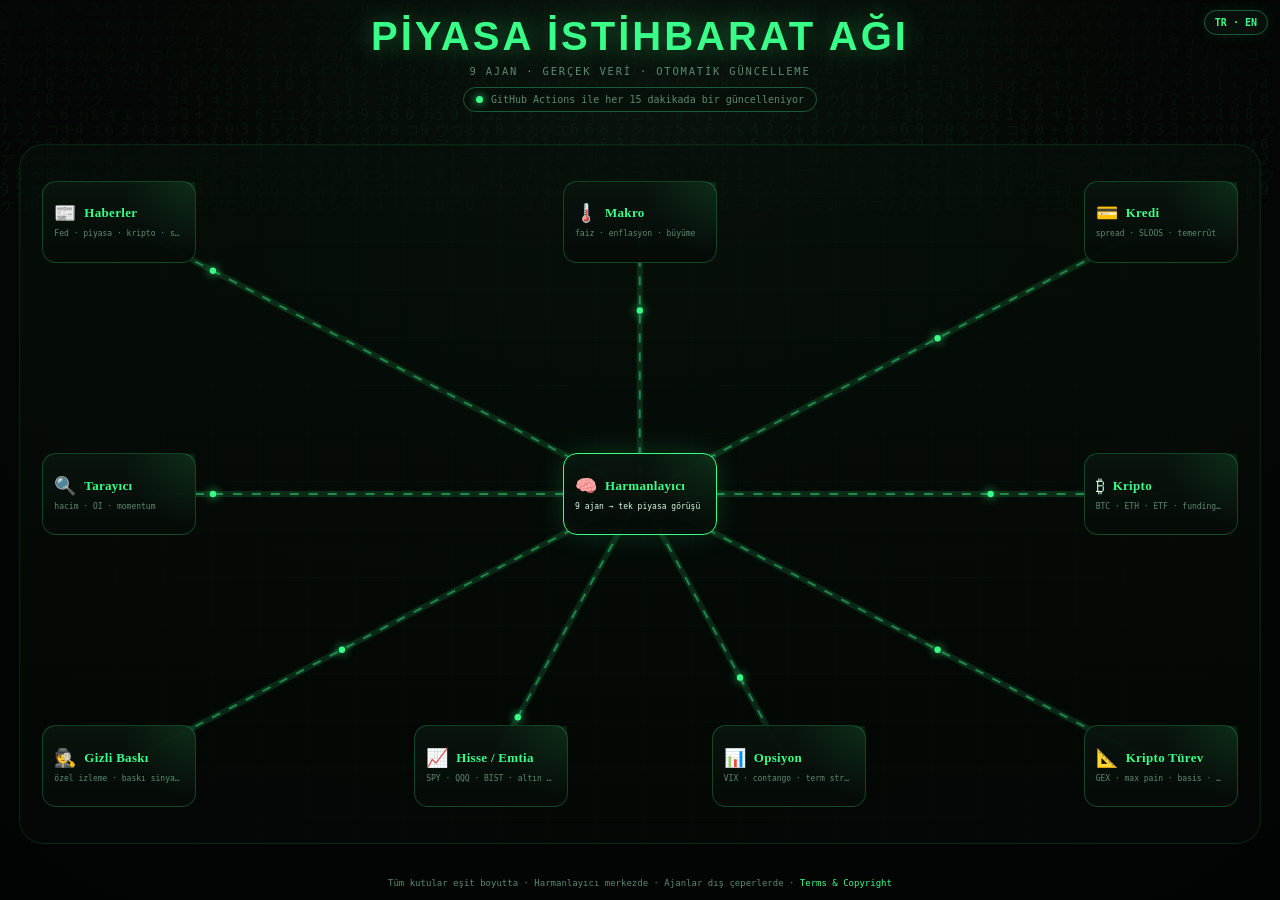
==== index.html @ 5023535c "chore: import public site layer" ====
<!DOCTYPE html>
<html lang="tr">
<head>
<meta charset="UTF-8">
<meta name="viewport" content="width=device-width,initial-scale=1"><meta name="referrer" content="strict-origin-when-cross-origin"><meta http-equiv="Content-Security-Policy" content="default-src 'self'; script-src 'self' 'unsafe-inline'; style-src 'self' 'unsafe-inline' https://fonts.googleapis.com; font-src 'self' https://fonts.gstatic.com; img-src 'self' data: https:; connect-src 'self'; object-src 'none'; base-uri 'self'; form-action 'self'; frame-src 'none'; upgrade-insecure-requests">
<title>Piyasa İstihbarat Ağı</title>
<style>
@import url('https://fonts.googleapis.com/css2?family=IBM+Plex+Mono:wght@400;500;600&family=Space+Grotesk:wght@500;700&display=swap');
:root{--bg:#050806;--g:#39ff88;--gd:#175c3a;--t:#d7ffe6;--m:#5c8a72;--line:rgba(57,255,136,.44);--halo:rgba(57,255,136,.12)}
*{box-sizing:border-box;margin:0;padding:0}html,body{height:100%}body{background:radial-gradient(circle at top,#0b160e 0,#050806 45%,#030504 100%);color:var(--t);font-family:'IBM Plex Mono',monospace;overflow:hidden}#rain{position:fixed;inset:0;opacity:.065;pointer-events:none}.shell{min-height:100svh;display:grid;grid-template-rows:auto 1fr auto;padding:14px 16px 10px;position:relative;z-index:2}header{text-align:center}h1{font-family:'Space Grotesk',sans-serif;color:var(--g);font-size:clamp(24px,3.5vw,40px);letter-spacing:3px;text-shadow:0 0 24px rgba(57,255,136,.38)}header p{margin-top:6px;color:var(--m);font-size:10.5px;letter-spacing:1.8px}.status{display:inline-flex;align-items:center;gap:8px;margin-top:10px;padding:6px 12px;border:1px solid var(--gd);border-radius:999px;color:var(--m);font-size:10px;background:rgba(7,16,8,.65)}.status i{width:7px;height:7px;border-radius:50%;background:var(--g);box-shadow:0 0 9px var(--g);animation:blink 2s ease-in-out infinite}@keyframes blink{50%{opacity:.3}}
.stage{display:grid;place-items:center;min-height:0;padding:8px 0 5px}.board{position:relative;width:min(97vw,1380px);height:min(calc(100svh - 150px),700px);min-height:500px;border:1px solid rgba(57,255,136,.10);border-radius:24px;background:linear-gradient(180deg,rgba(7,16,8,.70),rgba(5,10,7,.48));overflow:hidden;box-shadow:inset 0 0 0 1px rgba(57,255,136,.025)}.board:before{content:"";position:absolute;inset:0;background:linear-gradient(rgba(57,255,136,.02) 1px,transparent 1px),linear-gradient(90deg,rgba(57,255,136,.02) 1px,transparent 1px);background-size:48px 48px;mask-image:radial-gradient(circle at center,#000 55%,transparent 96%);pointer-events:none}
.flow{position:absolute;inset:0;width:100%;height:100%;z-index:1;pointer-events:none}.flow-halo{stroke:var(--halo);stroke-width:6}.flow-line{stroke:var(--line);stroke-width:1.9;stroke-dasharray:9 10;animation:dash 9s linear infinite;filter:drop-shadow(0 0 3px rgba(57,255,136,.55))}.pulse{fill:var(--g);filter:drop-shadow(0 0 5px var(--g))}@keyframes dash{to{stroke-dashoffset:-76}}
.node{position:absolute;width:154px;height:82px;transform:translate(-50%,-50%);z-index:2;border:1px solid rgba(57,255,136,.23);border-radius:14px;background:linear-gradient(180deg,rgba(9,21,13,.97),rgba(5,11,7,.97));color:var(--t);text-decoration:none;padding:10px 11px;display:flex;flex-direction:column;justify-content:center;transition:.18s}.node:hover{border-color:var(--g);box-shadow:0 0 20px rgba(57,255,136,.18);transform:translate(-50%,-50%) translateY(-2px)}.node:before{content:"";position:absolute;inset:0;background:radial-gradient(circle at top right,rgba(57,255,136,.10),transparent 42%);pointer-events:none}.row{display:flex;align-items:center;gap:8px}.ico{font-size:18px;line-height:1}.node h3{font:600 13px 'Space Grotesk';color:var(--g);letter-spacing:.3px;white-space:nowrap}.node .sub{margin-top:7px;color:var(--m);font-size:8px;line-height:1.2;white-space:nowrap;overflow:hidden;text-overflow:ellipsis}.hub{border-color:var(--g);box-shadow:0 0 28px rgba(57,255,136,.16),inset 0 0 20px rgba(57,255,136,.04)}.hub .sub{color:var(--t)}
.news{left:8%;top:11%}.macro{left:50%;top:11%}.credit{left:92%;top:11%}.scan{left:8%;top:50%}.hub{left:50%;top:50%}.crypto{left:92%;top:50%}.hidden{left:8%;top:89%}.equity{left:38%;top:89%}.option{left:62%;top:89%}.deriv{left:92%;top:89%}
.bottom{text-align:center;color:var(--m);font-size:9px;line-height:1.45;padding-top:4px}.bottom a{color:var(--g);text-decoration:none}
@media(max-width:1100px){body{overflow:hidden}.shell{min-height:100svh;padding:12px 10px 8px}.stage{display:grid;place-items:center;padding:6px 0 4px}.board{width:calc(100vw - 16px);height:min(calc(100svh - 138px),720px);min-height:500px;padding:0;text-align:left;border-radius:20px}.flow{display:block}.node{position:absolute;width:116px;height:62px;margin:0;padding:7px 8px;border-radius:12px;transform:translate(-50%,-50%)}.node:hover{transform:translate(-50%,-50%)}.node h3{font-size:10.5px}.node .sub{font-size:6.8px;margin-top:5px}.ico{font-size:15px}.row{gap:6px}.news{left:17%;top:12%}.macro{left:50%;top:9%}.credit{left:83%;top:12%}.scan{left:15%;top:43%}.hub{left:50%;top:50%}.crypto{left:85%;top:43%}.hidden{left:17%;top:79%}.equity{left:38%;top:91%}.option{left:62%;top:91%}.deriv{left:83%;top:79%}.flow-halo{stroke-width:4}.flow-line{stroke-width:1.55}.bottom{font-size:8px;line-height:1.3;padding-top:2px}}
@media(max-width:640px){h1{font-size:clamp(22px,8vw,32px);letter-spacing:2px}header p{font-size:8.5px;letter-spacing:1.3px}.status{font-size:8.5px;padding:5px 10px;margin-top:8px}.board{height:min(calc(100svh - 126px),680px);min-height:480px}.node{width:102px;height:56px;padding:6px 7px}.node h3{font-size:9.5px}.node .sub{font-size:6px}.ico{font-size:14px}.news{left:16%;top:13%}.macro{left:50%;top:8%}.credit{left:84%;top:13%}.scan{left:14%;top:43%}.hub{left:50%;top:50%}.crypto{left:86%;top:43%}.hidden{left:16%;top:78%}.equity{left:38%;top:91%}.option{left:62%;top:91%}.deriv{left:84%;top:78%}.flow-halo{stroke-width:3.5}.flow-line{stroke-width:1.4;stroke-dasharray:7 9}.pulse{r:2.5}}
@media(prefers-reduced-motion:reduce){.status i,.flow-line{animation:none}.pulse{display:none}.node{transition:none}}
</style>
<script data-security-frameguard>try{if(window.top!==window.self){window.top.location=window.self.location.href}}catch(e){document.documentElement.style.display="none"}</script></head>
<body>
<canvas id="rain"></canvas>
<div class="shell">
<header><h1>PİYASA İSTİHBARAT AĞI</h1><p>9 AJAN · GERÇEK VERİ · OTOMATİK GÜNCELLEME</p><div class="status"><i></i> GitHub Actions ile her 15 dakikada bir güncelleniyor</div></header>
<main class="stage"><section class="board" id="board"><svg class="flow" id="flow"></svg>
<a class="node news" href="./agents/news.html"><div class="row"><span class="ico">📰</span><h3>Haberler</h3></div><div class="sub">Fed · piyasa · kripto · son 72 saat</div></a>
<a class="node macro" href="./agents/macro.html"><div class="row"><span class="ico">🌡️</span><h3>Makro</h3></div><div class="sub">faiz · enflasyon · büyüme</div></a>
<a class="node credit" href="./agents/credit.html"><div class="row"><span class="ico">💳</span><h3>Kredi</h3></div><div class="sub">spread · SLOOS · temerrüt</div></a>
<a class="node scan" href="./agents/screener.html"><div class="row"><span class="ico">🔍</span><h3>Tarayıcı</h3></div><div class="sub">hacim · OI · momentum</div></a>
<a class="node hub" id="hub" href="./agents/harmonizer.html"><div class="row"><span class="ico">🧠</span><h3>Harmanlayıcı</h3></div><div class="sub">9 ajan → tek piyasa görüşü</div></a>
<a class="node crypto" href="./agents/crypto.html"><div class="row"><span class="ico">₿</span><h3>Kripto</h3></div><div class="sub">BTC · ETH · funding · OI</div></a>
<a class="node hidden" href="./agents/hidden_pressure.html"><div class="row"><span class="ico">🕵️</span><h3>Gizli Baskı</h3></div><div class="sub">özel izleme · baskı sinyalleri</div></a>
<a class="node equity" href="./agents/equities.html"><div class="row"><span class="ico">📈</span><h3>Hisse / Emtia</h3></div><div class="sub">SPY · QQQ · altın · petrol</div></a>
<a class="node option" href="./agents/options.html"><div class="row"><span class="ico">📊</span><h3>Opsiyon</h3></div><div class="sub">VIX · contango · term structure</div></a>
<a class="node deriv" href="./agents/crypto_derivatives.html"><div class="row"><span class="ico">📐</span><h3>Kripto Türev</h3></div><div class="sub">GEX · max pain · basis · funding</div></a>
</section></main>
<div class="bottom">Tüm kutular eşit boyutta · Harmanlayıcı merkezde · Ajanlar dış çeperlerde · <a href="./legal.html">Terms & Copyright</a></div>
</div>
<script src="./global.js"></script>
<script>
const board=document.getElementById('board'),flow=document.getElementById('flow'),hub=document.getElementById('hub'),nodes=[...document.querySelectorAll('.node:not(.hub)')];
function drawConnections(){const b=board.getBoundingClientRect(),h=hub.getBoundingClientRect(),cx=h.left-b.left+h.width/2,cy=h.top-b.top+h.height/2;flow.innerHTML='';flow.setAttribute('viewBox',`0 0 ${b.width} ${b.height}`);nodes.forEach((node,i)=>{const r=node.getBoundingClientRect(),x=r.left-b.left+r.width/2,y=r.top-b.top+r.height/2;const halo=document.createElementNS('http://www.w3.org/2000/svg','line');halo.setAttribute('x1',cx);halo.setAttribute('y1',cy);halo.setAttribute('x2',x);halo.setAttribute('y2',y);halo.setAttribute('class','flow-halo');flow.appendChild(halo);const line=document.createElementNS('http://www.w3.org/2000/svg','line');line.setAttribute('x1',cx);line.setAttribute('y1',cy);line.setAttribute('x2',x);line.setAttribute('y2',y);line.setAttribute('class','flow-line');line.style.animationDuration=(8+(i%4)*1.1)+'s';flow.appendChild(line);const dot=document.createElementNS('http://www.w3.org/2000/svg','circle');dot.setAttribute('r',innerWidth<=640?'2.5':'3.2');dot.setAttribute('class','pulse');const motion=document.createElementNS('http://www.w3.org/2000/svg','animateMotion');motion.setAttribute('dur',(3+(i%3)*.65)+'s');motion.setAttribute('repeatCount','indefinite');motion.setAttribute('path',`M${cx},${cy} L${x},${y} L${cx},${cy}`);dot.appendChild(motion);flow.appendChild(dot)})}
addEventListener('resize',drawConnections);addEventListener('load',drawConnections);setTimeout(drawConnections,120);
const cv=document.getElementById('rain'),ctx=cv.getContext('2d'),glyphs='アイウエオカキクケコ0123456789$%+-',fs=15;let drops=[];function rs(){cv.width=innerWidth;cv.height=innerHeight;drops=Array(Math.floor(cv.width/fs)).fill(1)}rs();addEventListener('resize',rs);setInterval(()=>{ctx.fillStyle='rgba(5,8,6,.08)';ctx.fillRect(0,0,cv.width,cv.height);ctx.fillStyle='#39ff88';ctx.font=fs+'px monospace';drops.forEach((y,i)=>{ctx.fillText(glyphs[Math.floor(Math.random()*glyphs.length)],i*fs,y*fs);if(y*fs>cv.height&&Math.random()>.976)drops[i]=0;drops[i]++})},85);
</script>
</body>
</html>
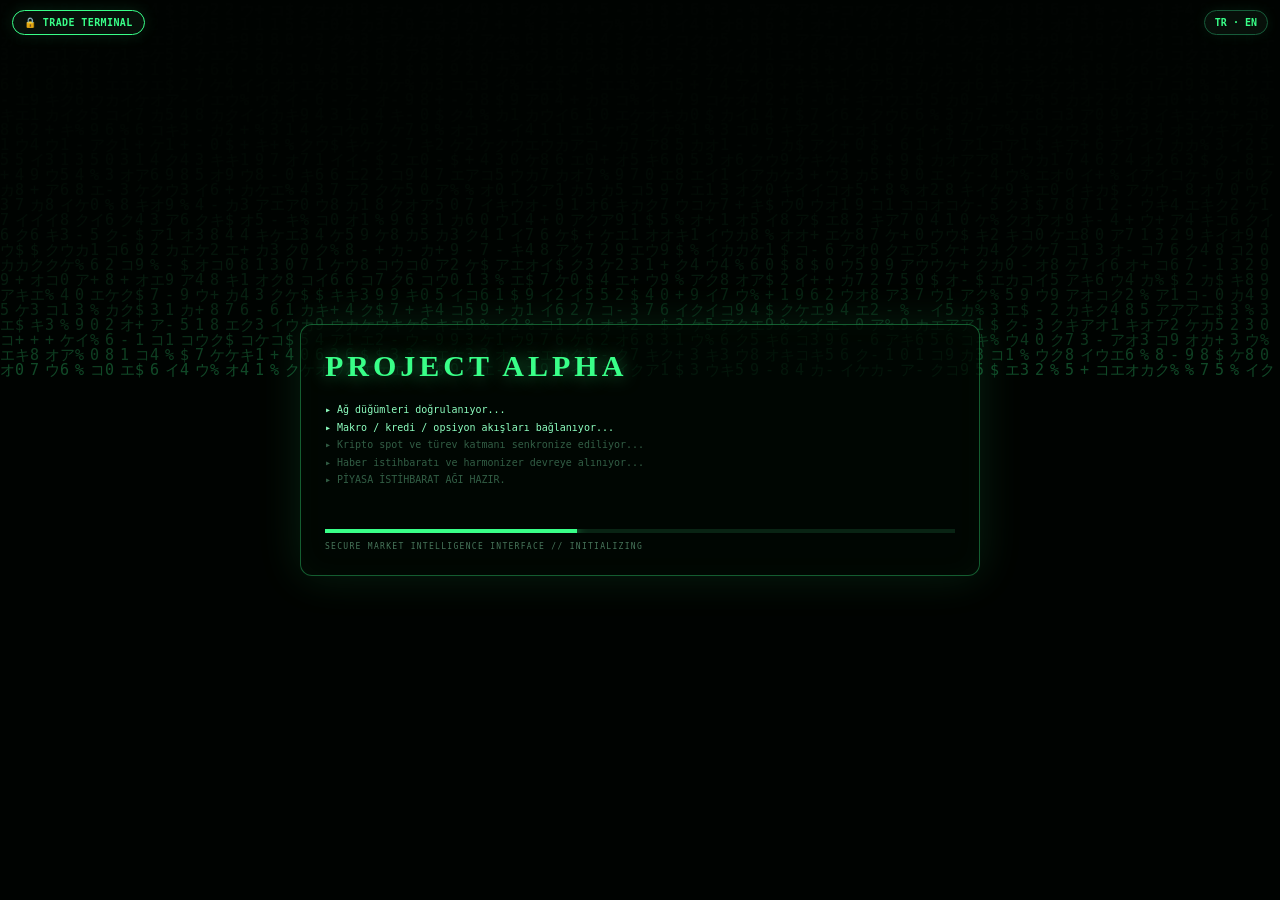
==== commit 841361f6: "feat: add Matrix boot sequence and live market ribbon" ====
--- a/index.html
+++ b/index.html
@@ -2,46 +2,31 @@
 <html lang="tr">
 <head>
 <meta charset="UTF-8">
-<meta name="viewport" content="width=device-width,initial-scale=1"><meta name="referrer" content="strict-origin-when-cross-origin"><meta http-equiv="Content-Security-Policy" content="default-src 'self'; script-src 'self' 'unsafe-inline'; style-src 'self' 'unsafe-inline' https://fonts.googleapis.com; font-src 'self' https://fonts.gstatic.com; img-src 'self' data: https:; connect-src 'self'; object-src 'none'; base-uri 'self'; form-action 'self'; frame-src 'none'; upgrade-insecure-requests">
+<meta name="viewport" content="width=device-width,initial-scale=1"><meta name="referrer" content="strict-origin-when-cross-origin"><meta http-equiv="Content-Security-Policy" content="default-src 'self'; script-src 'self' 'unsafe-inline'; style-src 'self' 'unsafe-inline' https://fonts.googleapis.com; font-src 'self' https://fonts.gstatic.com; img-src 'self' data: https:; connect-src 'self' https://data-api.binance.vision https://api-gcp.binance.com; object-src 'none'; base-uri 'self'; form-action 'self'; frame-src 'none'; upgrade-insecure-requests">
 <title>Piyasa İstihbarat Ağı</title>
 <style>
 @import url('https://fonts.googleapis.com/css2?family=IBM+Plex+Mono:wght@400;500;600&family=Space+Grotesk:wght@500;700&display=swap');
 :root{--bg:#050806;--g:#39ff88;--gd:#175c3a;--t:#d7ffe6;--m:#5c8a72;--line:rgba(57,255,136,.44);--halo:rgba(57,255,136,.12)}
-*{box-sizing:border-box;margin:0;padding:0}html,body{height:100%}body{background:radial-gradient(circle at top,#0b160e 0,#050806 45%,#030504 100%);color:var(--t);font-family:'IBM Plex Mono',monospace;overflow:hidden}#rain{position:fixed;inset:0;opacity:.065;pointer-events:none}.shell{min-height:100svh;display:grid;grid-template-rows:auto 1fr auto;padding:14px 16px 10px;position:relative;z-index:2}header{text-align:center}h1{font-family:'Space Grotesk',sans-serif;color:var(--g);font-size:clamp(24px,3.5vw,40px);letter-spacing:3px;text-shadow:0 0 24px rgba(57,255,136,.38)}header p{margin-top:6px;color:var(--m);font-size:10.5px;letter-spacing:1.8px}.status{display:inline-flex;align-items:center;gap:8px;margin-top:10px;padding:6px 12px;border:1px solid var(--gd);border-radius:999px;color:var(--m);font-size:10px;background:rgba(7,16,8,.65)}.status i{width:7px;height:7px;border-radius:50%;background:var(--g);box-shadow:0 0 9px var(--g);animation:blink 2s ease-in-out infinite}@keyframes blink{50%{opacity:.3}}
-.stage{display:grid;place-items:center;min-height:0;padding:8px 0 5px}.board{position:relative;width:min(97vw,1380px);height:min(calc(100svh - 150px),700px);min-height:500px;border:1px solid rgba(57,255,136,.10);border-radius:24px;background:linear-gradient(180deg,rgba(7,16,8,.70),rgba(5,10,7,.48));overflow:hidden;box-shadow:inset 0 0 0 1px rgba(57,255,136,.025)}.board:before{content:"";position:absolute;inset:0;background:linear-gradient(rgba(57,255,136,.02) 1px,transparent 1px),linear-gradient(90deg,rgba(57,255,136,.02) 1px,transparent 1px);background-size:48px 48px;mask-image:radial-gradient(circle at center,#000 55%,transparent 96%);pointer-events:none}
-.flow{position:absolute;inset:0;width:100%;height:100%;z-index:1;pointer-events:none}.flow-halo{stroke:var(--halo);stroke-width:6}.flow-line{stroke:var(--line);stroke-width:1.9;stroke-dasharray:9 10;animation:dash 9s linear infinite;filter:drop-shadow(0 0 3px rgba(57,255,136,.55))}.pulse{fill:var(--g);filter:drop-shadow(0 0 5px var(--g))}@keyframes dash{to{stroke-dashoffset:-76}}
-.node{position:absolute;width:154px;height:82px;transform:translate(-50%,-50%);z-index:2;border:1px solid rgba(57,255,136,.23);border-radius:14px;background:linear-gradient(180deg,rgba(9,21,13,.97),rgba(5,11,7,.97));color:var(--t);text-decoration:none;padding:10px 11px;display:flex;flex-direction:column;justify-content:center;transition:.18s}.node:hover{border-color:var(--g);box-shadow:0 0 20px rgba(57,255,136,.18);transform:translate(-50%,-50%) translateY(-2px)}.node:before{content:"";position:absolute;inset:0;background:radial-gradient(circle at top right,rgba(57,255,136,.10),transparent 42%);pointer-events:none}.row{display:flex;align-items:center;gap:8px}.ico{font-size:18px;line-height:1}.node h3{font:600 13px 'Space Grotesk';color:var(--g);letter-spacing:.3px;white-space:nowrap}.node .sub{margin-top:7px;color:var(--m);font-size:8px;line-height:1.2;white-space:nowrap;overflow:hidden;text-overflow:ellipsis}.hub{border-color:var(--g);box-shadow:0 0 28px rgba(57,255,136,.16),inset 0 0 20px rgba(57,255,136,.04)}.hub .sub{color:var(--t)}
-.news{left:8%;top:11%}.macro{left:50%;top:11%}.credit{left:92%;top:11%}.scan{left:8%;top:50%}.hub{left:50%;top:50%}.crypto{left:92%;top:50%}.hidden{left:8%;top:89%}.equity{left:38%;top:89%}.option{left:62%;top:89%}.deriv{left:92%;top:89%}
-.bottom{text-align:center;color:var(--m);font-size:9px;line-height:1.45;padding-top:4px}.bottom a{color:var(--g);text-decoration:none}
-@media(max-width:1100px){body{overflow:hidden}.shell{min-height:100svh;padding:12px 10px 8px}.stage{display:grid;place-items:center;padding:6px 0 4px}.board{width:calc(100vw - 16px);height:min(calc(100svh - 138px),720px);min-height:500px;padding:0;text-align:left;border-radius:20px}.flow{display:block}.node{position:absolute;width:116px;height:62px;margin:0;padding:7px 8px;border-radius:12px;transform:translate(-50%,-50%)}.node:hover{transform:translate(-50%,-50%)}.node h3{font-size:10.5px}.node .sub{font-size:6.8px;margin-top:5px}.ico{font-size:15px}.row{gap:6px}.news{left:17%;top:12%}.macro{left:50%;top:9%}.credit{left:83%;top:12%}.scan{left:15%;top:43%}.hub{left:50%;top:50%}.crypto{left:85%;top:43%}.hidden{left:17%;top:79%}.equity{left:38%;top:91%}.option{left:62%;top:91%}.deriv{left:83%;top:79%}.flow-halo{stroke-width:4}.flow-line{stroke-width:1.55}.bottom{font-size:8px;line-height:1.3;padding-top:2px}}
-@media(max-width:640px){h1{font-size:clamp(22px,8vw,32px);letter-spacing:2px}header p{font-size:8.5px;letter-spacing:1.3px}.status{font-size:8.5px;padding:5px 10px;margin-top:8px}.board{height:min(calc(100svh - 126px),680px);min-height:480px}.node{width:102px;height:56px;padding:6px 7px}.node h3{font-size:9.5px}.node .sub{font-size:6px}.ico{font-size:14px}.news{left:16%;top:13%}.macro{left:50%;top:8%}.credit{left:84%;top:13%}.scan{left:14%;top:43%}.hub{left:50%;top:50%}.crypto{left:86%;top:43%}.hidden{left:16%;top:78%}.equity{left:38%;top:91%}.option{left:62%;top:91%}.deriv{left:84%;top:78%}.flow-halo{stroke-width:3.5}.flow-line{stroke-width:1.4;stroke-dasharray:7 9}.pulse{r:2.5}}
-@media(prefers-reduced-motion:reduce){.status i,.flow-line{animation:none}.pulse{display:none}.node{transition:none}}
-</style>
-<script data-security-frameguard>try{if(window.top!==window.self){window.top.location=window.self.location.href}}catch(e){document.documentElement.style.display="none"}</script></head>
+*{box-sizing:border-box;margin:0;padding:0}html,body{height:100%}body{background:radial-gradient(circle at top,#0b160e 0,#050806 45%,#030504 100%);color:var(--t);font-family:'IBM Plex Mono',monospace;overflow:hidden}#rain{position:fixed;inset:0;opacity:.065;pointer-events:none}.shell{min-height:100svh;display:grid;grid-template-rows:auto auto 1fr auto;padding:12px 16px 10px;position:relative;z-index:2}header{text-align:center}h1{font-family:'Space Grotesk',sans-serif;color:var(--g);font-size:clamp(24px,3.5vw,40px);letter-spacing:3px;text-shadow:0 0 24px rgba(57,255,136,.38)}header p{margin-top:6px;color:var(--m);font-size:10.5px;letter-spacing:1.8px}.status{display:inline-flex;align-items:center;gap:8px;margin-top:8px;padding:5px 11px;border:1px solid var(--gd);border-radius:999px;color:var(--m);font-size:9.5px;background:rgba(7,16,8,.65)}.status i{width:7px;height:7px;border-radius:50%;background:var(--g);box-shadow:0 0 9px var(--g);animation:blink 2s ease-in-out infinite}@keyframes blink{50%{opacity:.3}}
+.market-ribbon{width:min(97vw,1380px);margin:9px auto 0;display:flex;align-items:center;justify-content:center;gap:0;border:1px solid rgba(57,255,136,.18);border-radius:12px;background:rgba(5,13,8,.78);overflow:hidden;box-shadow:0 0 18px rgba(57,255,136,.05)}.tick{min-width:0;flex:1;display:flex;align-items:center;justify-content:center;gap:8px;padding:7px 12px;border-right:1px solid rgba(57,255,136,.13);font-size:10px}.tick:last-child{border-right:0}.tick b{color:#a9ffd0;font-family:'Space Grotesk',sans-serif;font-size:10px;letter-spacing:.5px}.tick .px{color:#fff;font-weight:600}.tick .chg{font-size:9px}.tick .up{color:#39ff88}.tick .dn{color:#ff7070}.tick .flat{color:#ffcf5c}.tick small{color:var(--m);font-size:7px}.live-dot{width:5px;height:5px;border-radius:50%;background:var(--g);box-shadow:0 0 7px var(--g)}
+.stage{display:grid;place-items:center;min-height:0;padding:7px 0 5px}.board{position:relative;width:min(97vw,1380px);height:min(calc(100svh - 184px),680px);min-height:470px;border:1px solid rgba(57,255,136,.10);border-radius:24px;background:linear-gradient(180deg,rgba(7,16,8,.70),rgba(5,10,7,.48));overflow:hidden;box-shadow:inset 0 0 0 1px rgba(57,255,136,.025)}.board:before{content:"";position:absolute;inset:0;background:linear-gradient(rgba(57,255,136,.02) 1px,transparent 1px),linear-gradient(90deg,rgba(57,255,136,.02) 1px,transparent 1px);background-size:48px 48px;mask-image:radial-gradient(circle at center,#000 55%,transparent 96%);pointer-events:none}.flow{position:absolute;inset:0;width:100%;height:100%;z-index:1;pointer-events:none}.flow-halo{stroke:var(--halo);stroke-width:6}.flow-line{stroke:var(--line);stroke-width:1.9;stroke-dasharray:9 10;animation:dash 9s linear infinite;filter:drop-shadow(0 0 3px rgba(57,255,136,.55))}.pulse{fill:var(--g);filter:drop-shadow(0 0 5px var(--g))}@keyframes dash{to{stroke-dashoffset:-76}}
+.node{position:absolute;width:154px;height:82px;transform:translate(-50%,-50%);z-index:2;border:1px solid rgba(57,255,136,.23);border-radius:14px;background:linear-gradient(180deg,rgba(9,21,13,.97),rgba(5,11,7,.97));color:var(--t);text-decoration:none;padding:10px 11px;display:flex;flex-direction:column;justify-content:center;transition:.18s}.node:hover{border-color:var(--g);box-shadow:0 0 20px rgba(57,255,136,.18);transform:translate(-50%,-50%) translateY(-2px)}.node:before{content:"";position:absolute;inset:0;background:radial-gradient(circle at top right,rgba(57,255,136,.10),transparent 42%);pointer-events:none}.row{display:flex;align-items:center;gap:8px}.ico{font-size:18px;line-height:1}.node h3{font:600 13px 'Space Grotesk';color:var(--g);letter-spacing:.3px;white-space:nowrap}.node .sub{margin-top:7px;color:var(--m);font-size:8px;line-height:1.2;white-space:nowrap;overflow:hidden;text-overflow:ellipsis}.hub{border-color:var(--g);box-shadow:0 0 28px rgba(57,255,136,.16),inset 0 0 20px rgba(57,255,136,.04)}.hub .sub{color:var(--t)}.news{left:8%;top:11%}.macro{left:50%;top:11%}.credit{left:92%;top:11%}.scan{left:8%;top:50%}.hub{left:50%;top:50%}.crypto{left:92%;top:50%}.hidden{left:8%;top:89%}.equity{left:38%;top:89%}.option{left:62%;top:89%}.deriv{left:92%;top:89%}.bottom{text-align:center;color:var(--m);font-size:9px;line-height:1.45;padding-top:4px}.bottom a{color:var(--g);text-decoration:none}
+.boot{position:fixed;inset:0;z-index:99;background:#010302;display:none;place-items:center;overflow:hidden}.boot.show{display:grid}.boot canvas{position:absolute;inset:0;width:100%;height:100%;opacity:.28}.boot-panel{position:relative;z-index:2;width:min(86vw,680px);border:1px solid rgba(57,255,136,.35);background:rgba(0,8,3,.78);box-shadow:0 0 45px rgba(57,255,136,.12),inset 0 0 30px rgba(57,255,136,.03);padding:24px;border-radius:12px}.boot-title{font:700 clamp(18px,4vw,30px) 'Space Grotesk';color:var(--g);letter-spacing:4px;text-shadow:0 0 18px rgba(57,255,136,.5)}.boot-log{margin-top:18px;min-height:112px;font-size:10px;color:#8dffc0;line-height:1.75}.boot-log div{opacity:.35}.boot-log div.on{opacity:1}.boot-bar{height:4px;background:#092414;margin-top:16px;overflow:hidden}.boot-bar i{display:block;height:100%;width:0;background:var(--g);box-shadow:0 0 12px var(--g);transition:width .35s}.boot-foot{margin-top:9px;font-size:8px;color:#47765b;letter-spacing:1.3px}.boot.hide{animation:bootout .5s ease forwards}@keyframes bootout{to{opacity:0;visibility:hidden}}
+@media(max-width:1100px){body{overflow:hidden}.shell{min-height:100svh;padding:10px 10px 8px}.market-ribbon{width:calc(100vw - 16px)}.stage{padding:5px 0 4px}.board{width:calc(100vw - 16px);height:min(calc(100svh - 170px),700px);min-height:465px;border-radius:20px}.flow{display:block}.node{position:absolute;width:116px;height:62px;margin:0;padding:7px 8px;border-radius:12px;transform:translate(-50%,-50%)}.node:hover{transform:translate(-50%,-50%)}.node h3{font-size:10.5px}.node .sub{font-size:6.8px;margin-top:5px}.ico{font-size:15px}.row{gap:6px}.news{left:17%;top:12%}.macro{left:50%;top:9%}.credit{left:83%;top:12%}.scan{left:15%;top:43%}.hub{left:50%;top:50%}.crypto{left:85%;top:43%}.hidden{left:17%;top:79%}.equity{left:38%;top:91%}.option{left:62%;top:91%}.deriv{left:83%;top:79%}.flow-halo{stroke-width:4}.flow-line{stroke-width:1.55}.bottom{font-size:8px;line-height:1.3;padding-top:2px}}
+@media(max-width:640px){h1{font-size:clamp(21px,7.6vw,31px);letter-spacing:2px}header p{font-size:8px;letter-spacing:1.1px}.status{font-size:8px;padding:4px 9px;margin-top:6px}.market-ribbon{margin-top:7px}.tick{padding:6px 5px;gap:4px;flex-wrap:wrap}.tick b,.tick .px{font-size:8px}.tick .chg{font-size:7px}.tick small{display:none}.board{height:min(calc(100svh - 158px),665px);min-height:450px}.node{width:102px;height:56px;padding:6px 7px}.node h3{font-size:9.5px}.node .sub{font-size:6px}.ico{font-size:14px}.news{left:16%;top:13%}.macro{left:50%;top:8%}.credit{left:84%;top:13%}.scan{left:14%;top:43%}.hub{left:50%;top:50%}.crypto{left:86%;top:43%}.hidden{left:16%;top:78%}.equity{left:38%;top:91%}.option{left:62%;top:91%}.deriv{left:84%;top:78%}.flow-halo{stroke-width:3.5}.flow-line{stroke-width:1.4;stroke-dasharray:7 9}.pulse{r:2.5}.boot-panel{padding:18px}.boot-log{font-size:8.5px;min-height:100px}}
+@media(prefers-reduced-motion:reduce){.status i,.flow-line{animation:none}.pulse{display:none}.node{transition:none}.boot.hide{animation:none}}
+</style><script data-security-frameguard>try{if(window.top!==window.self){window.top.location=window.self.location.href}}catch(e){document.documentElement.style.display="none"}</script></head>
 <body>
-<canvas id="rain"></canvas>
-<div class="shell">
-<header><h1>PİYASA İSTİHBARAT AĞI</h1><p>9 AJAN · GERÇEK VERİ · OTOMATİK GÜNCELLEME</p><div class="status"><i></i> GitHub Actions ile her 15 dakikada bir güncelleniyor</div></header>
+<div class="boot" id="boot"><canvas id="bootRain"></canvas><div class="boot-panel"><div class="boot-title">PROJECT ALPHA</div><div class="boot-log" id="bootLog"><div>▸ Ağ düğümleri doğrulanıyor...</div><div>▸ Makro / kredi / opsiyon akışları bağlanıyor...</div><div>▸ Kripto spot ve türev katmanı senkronize ediliyor...</div><div>▸ Haber istihbaratı ve harmonizer devreye alınıyor...</div><div>▸ PİYASA İSTİHBARAT AĞI HAZIR.</div></div><div class="boot-bar"><i id="bootBar"></i></div><div class="boot-foot">SECURE MARKET INTELLIGENCE INTERFACE // INITIALIZING</div></div></div>
+<canvas id="rain"></canvas><div class="shell"><header><h1>PİYASA İSTİHBARAT AĞI</h1><p>9 AJAN · GERÇEK VERİ · OTOMATİK GÜNCELLEME</p><div class="status"><i></i> Ana veri ağı 10 dakikalık döngüde</div></header>
+<div class="market-ribbon"><div class="tick"><span class="live-dot"></span><b>BTC</b><span class="px" id="btcPx">—</span><span class="chg flat" id="btcChg">—</span><small>Binance</small></div><div class="tick"><span class="live-dot"></span><b>ETH</b><span class="px" id="ethPx">—</span><span class="chg flat" id="ethChg">—</span><small>Binance</small></div><div class="tick"><span class="live-dot"></span><b>USDT.D</b><span class="px" id="usdtDPx">—</span><span class="chg flat" id="usdtDChg">10dk veri</span><small>CoinGecko</small></div></div>
 <main class="stage"><section class="board" id="board"><svg class="flow" id="flow"></svg>
-<a class="node news" href="./agents/news.html"><div class="row"><span class="ico">📰</span><h3>Haberler</h3></div><div class="sub">Fed · piyasa · kripto · son 72 saat</div></a>
-<a class="node macro" href="./agents/macro.html"><div class="row"><span class="ico">🌡️</span><h3>Makro</h3></div><div class="sub">faiz · enflasyon · büyüme</div></a>
-<a class="node credit" href="./agents/credit.html"><div class="row"><span class="ico">💳</span><h3>Kredi</h3></div><div class="sub">spread · SLOOS · temerrüt</div></a>
-<a class="node scan" href="./agents/screener.html"><div class="row"><span class="ico">🔍</span><h3>Tarayıcı</h3></div><div class="sub">hacim · OI · momentum</div></a>
-<a class="node hub" id="hub" href="./agents/harmonizer.html"><div class="row"><span class="ico">🧠</span><h3>Harmanlayıcı</h3></div><div class="sub">9 ajan → tek piyasa görüşü</div></a>
-<a class="node crypto" href="./agents/crypto.html"><div class="row"><span class="ico">₿</span><h3>Kripto</h3></div><div class="sub">BTC · ETH · funding · OI</div></a>
-<a class="node hidden" href="./agents/hidden_pressure.html"><div class="row"><span class="ico">🕵️</span><h3>Gizli Baskı</h3></div><div class="sub">özel izleme · baskı sinyalleri</div></a>
-<a class="node equity" href="./agents/equities.html"><div class="row"><span class="ico">📈</span><h3>Hisse / Emtia</h3></div><div class="sub">SPY · QQQ · altın · petrol</div></a>
-<a class="node option" href="./agents/options.html"><div class="row"><span class="ico">📊</span><h3>Opsiyon</h3></div><div class="sub">VIX · contango · term structure</div></a>
-<a class="node deriv" href="./agents/crypto_derivatives.html"><div class="row"><span class="ico">📐</span><h3>Kripto Türev</h3></div><div class="sub">GEX · max pain · basis · funding</div></a>
-</section></main>
-<div class="bottom">Tüm kutular eşit boyutta · Harmanlayıcı merkezde · Ajanlar dış çeperlerde · <a href="./legal.html">Terms & Copyright</a></div>
-</div>
-<script src="./global.js"></script>
-<script>
-const board=document.getElementById('board'),flow=document.getElementById('flow'),hub=document.getElementById('hub'),nodes=[...document.querySelectorAll('.node:not(.hub)')];
-function drawConnections(){const b=board.getBoundingClientRect(),h=hub.getBoundingClientRect(),cx=h.left-b.left+h.width/2,cy=h.top-b.top+h.height/2;flow.innerHTML='';flow.setAttribute('viewBox',`0 0 ${b.width} ${b.height}`);nodes.forEach((node,i)=>{const r=node.getBoundingClientRect(),x=r.left-b.left+r.width/2,y=r.top-b.top+r.height/2;const halo=document.createElementNS('http://www.w3.org/2000/svg','line');halo.setAttribute('x1',cx);halo.setAttribute('y1',cy);halo.setAttribute('x2',x);halo.setAttribute('y2',y);halo.setAttribute('class','flow-halo');flow.appendChild(halo);const line=document.createElementNS('http://www.w3.org/2000/svg','line');line.setAttribute('x1',cx);line.setAttribute('y1',cy);line.setAttribute('x2',x);line.setAttribute('y2',y);line.setAttribute('class','flow-line');line.style.animationDuration=(8+(i%4)*1.1)+'s';flow.appendChild(line);const dot=document.createElementNS('http://www.w3.org/2000/svg','circle');dot.setAttribute('r',innerWidth<=640?'2.5':'3.2');dot.setAttribute('class','pulse');const motion=document.createElementNS('http://www.w3.org/2000/svg','animateMotion');motion.setAttribute('dur',(3+(i%3)*.65)+'s');motion.setAttribute('repeatCount','indefinite');motion.setAttribute('path',`M${cx},${cy} L${x},${y} L${cx},${cy}`);dot.appendChild(motion);flow.appendChild(dot)})}
-addEventListener('resize',drawConnections);addEventListener('load',drawConnections);setTimeout(drawConnections,120);
-const cv=document.getElementById('rain'),ctx=cv.getContext('2d'),glyphs='アイウエオカキクケコ0123456789$%+-',fs=15;let drops=[];function rs(){cv.width=innerWidth;cv.height=innerHeight;drops=Array(Math.floor(cv.width/fs)).fill(1)}rs();addEventListener('resize',rs);setInterval(()=>{ctx.fillStyle='rgba(5,8,6,.08)';ctx.fillRect(0,0,cv.width,cv.height);ctx.fillStyle='#39ff88';ctx.font=fs+'px monospace';drops.forEach((y,i)=>{ctx.fillText(glyphs[Math.floor(Math.random()*glyphs.length)],i*fs,y*fs);if(y*fs>cv.height&&Math.random()>.976)drops[i]=0;drops[i]++})},85);
-</script>
-</body>
-</html>+<a class="node news" href="./agents/news.html"><div class="row"><span class="ico">📰</span><h3>Haberler</h3></div><div class="sub">Fed · piyasa · kripto · son 72 saat</div></a><a class="node macro" href="./agents/macro.html"><div class="row"><span class="ico">🌡️</span><h3>Makro</h3></div><div class="sub">faiz · enflasyon · büyüme</div></a><a class="node credit" href="./agents/credit.html"><div class="row"><span class="ico">💳</span><h3>Kredi</h3></div><div class="sub">spread · SLOOS · temerrüt</div></a><a class="node scan" href="./agents/screener.html"><div class="row"><span class="ico">🔍</span><h3>Tarayıcı</h3></div><div class="sub">hacim · CVD · alıcı baskısı</div></a><a class="node hub" id="hub" href="./agents/harmonizer.html"><div class="row"><span class="ico">🧠</span><h3>Harmanlayıcı</h3></div><div class="sub">9 ajan → tek piyasa görüşü</div></a><a class="node crypto" href="./agents/crypto.html"><div class="row"><span class="ico">₿</span><h3>Kripto</h3></div><div class="sub">BTC · ETH · funding · OI</div></a><a class="node hidden" href="./agents/hidden_pressure.html"><div class="row"><span class="ico">🕵️</span><h3>Gizli Baskı</h3></div><div class="sub">özel izleme · baskı sinyalleri</div></a><a class="node equity" href="./agents/equities.html"><div class="row"><span class="ico">📈</span><h3>Hisse / Emtia</h3></div><div class="sub">SPY · QQQ · altın · petrol</div></a><a class="node option" href="./agents/options.html"><div class="row"><span class="ico">📊</span><h3>Opsiyon</h3></div><div class="sub">VIX · contango · term structure</div></a><a class="node deriv" href="./agents/crypto_derivatives.html"><div class="row"><span class="ico">📐</span><h3>Kripto Türev</h3></div><div class="sub">GEX · max pain · basis · funding</div></a>
+</section></main><div class="bottom">Harmanlayıcı merkezde · Ajanlar dış çeperlerde · <a href="./legal.html">Terms & Copyright</a></div></div>
+<script src="./global.js"></script><script>
+const board=document.getElementById('board'),flow=document.getElementById('flow'),hub=document.getElementById('hub'),nodes=[...document.querySelectorAll('.node:not(.hub)')];function drawConnections(){const b=board.getBoundingClientRect(),h=hub.getBoundingClientRect(),cx=h.left-b.left+h.width/2,cy=h.top-b.top+h.height/2;flow.innerHTML='';flow.setAttribute('viewBox',`0 0 ${b.width} ${b.height}`);nodes.forEach((node,i)=>{const r=node.getBoundingClientRect(),x=r.left-b.left+r.width/2,y=r.top-b.top+r.height/2;for(const cls of ['flow-halo','flow-line']){const line=document.createElementNS('http://www.w3.org/2000/svg','line');line.setAttribute('x1',cx);line.setAttribute('y1',cy);line.setAttribute('x2',x);line.setAttribute('y2',y);line.setAttribute('class',cls);if(cls==='flow-line')line.style.animationDuration=(8+(i%4)*1.1)+'s';flow.appendChild(line)}const dot=document.createElementNS('http://www.w3.org/2000/svg','circle');dot.setAttribute('r',innerWidth<=640?'2.5':'3.2');dot.setAttribute('class','pulse');const motion=document.createElementNS('http://www.w3.org/2000/svg','animateMotion');motion.setAttribute('dur',(3+(i%3)*.65)+'s');motion.setAttribute('repeatCount','indefinite');motion.setAttribute('path',`M${cx},${cy} L${x},${y} L${cx},${cy}`);dot.appendChild(motion);flow.appendChild(dot)})}addEventListener('resize',drawConnections);addEventListener('load',drawConnections);setTimeout(drawConnections,120);
+function matrix(cv,alpha=.08,interval=85){const c=cv.getContext('2d'),glyphs='アイウエオカキクケコ0123456789$%+-',fs=15;let drops=[];function rs(){cv.width=innerWidth;cv.height=innerHeight;drops=Array(Math.floor(cv.width/fs)).fill(1)}rs();addEventListener('resize',rs);return setInterval(()=>{c.fillStyle=`rgba(5,8,6,${alpha})`;c.fillRect(0,0,cv.width,cv.height);c.fillStyle='#39ff88';c.font=fs+'px monospace';drops.forEach((y,i)=>{c.fillText(glyphs[Math.floor(Math.random()*glyphs.length)],i*fs,y*fs);if(y*fs>cv.height&&Math.random()>.976)drops[i]=0;drops[i]++})},interval)}matrix(document.getElementById('rain'));
+(function bootSequence(){const boot=document.getElementById('boot');if(sessionStorage.getItem('pia_boot_seen'))return;sessionStorage.setItem('pia_boot_seen','1');boot.classList.add('show');const timer=matrix(document.getElementById('bootRain'),.16,55),rows=[...document.querySelectorAll('#bootLog div')],bar=document.getElementById('bootBar');rows.forEach((r,i)=>setTimeout(()=>{r.classList.add('on');bar.style.width=((i+1)/rows.length*100)+'%'},350+i*760));setTimeout(()=>{boot.classList.add('hide');setTimeout(()=>{clearInterval(timer);boot.remove()},520)},4550)})();
+function fmtPrice(v){v=Number(v);if(!Number.isFinite(v))return'—';return v>=1000?'$'+v.toLocaleString('en-US',{maximumFractionDigits:0}):'$'+v.toLocaleString('en-US',{maximumFractionDigits:2})}function setChg(id,v){const e=document.getElementById(id);v=Number(v);if(!Number.isFinite(v)){e.textContent='—';e.className='chg flat';return}e.textContent=(v>=0?'+':'')+v.toFixed(2)+'%';e.className='chg '+(v>0?'up':v<0?'dn':'flat')}async function binanceTicker(symbol){for(const base of ['https://data-api.binance.vision','https://api-gcp.binance.com']){try{const r=await fetch(`${base}/api/v3/ticker/24hr?symbol=${symbol}`,{cache:'no-store'});if(r.ok)return await r.json()}catch(e){}}throw Error('ticker unavailable')}
+async function refreshRibbon(){try{const [b,e]=await Promise.all([binanceTicker('BTCUSDT'),binanceTicker('ETHUSDT')]);btcPx.textContent=fmtPrice(b.lastPrice);ethPx.textContent=fmtPrice(e.lastPrice);setChg('btcChg',b.priceChangePercent);setChg('ethChg',e.priceChangePercent)}catch(e){try{const d=await(await fetch('./data/crypto.json?t='+Date.now(),{cache:'no-store'})).json();btcPx.textContent=fmtPrice(d.btc?.price);ethPx.textContent=fmtPrice(d.eth?.price);setChg('btcChg',d.btc?.change_24h);setChg('ethChg',d.eth?.change_24h)}catch(_){}}try{const d=await(await fetch('./data/crypto.json?t='+Date.now(),{cache:'no-store'})).json();const u=Number(d.usdt_dominance);usdtDPx.textContent=Number.isFinite(u)?u.toFixed(2)+'%':'—';usdtDChg.textContent='10dk veri'}catch(e){}}refreshRibbon();setInterval(refreshRibbon,30000);
+</script></body></html>
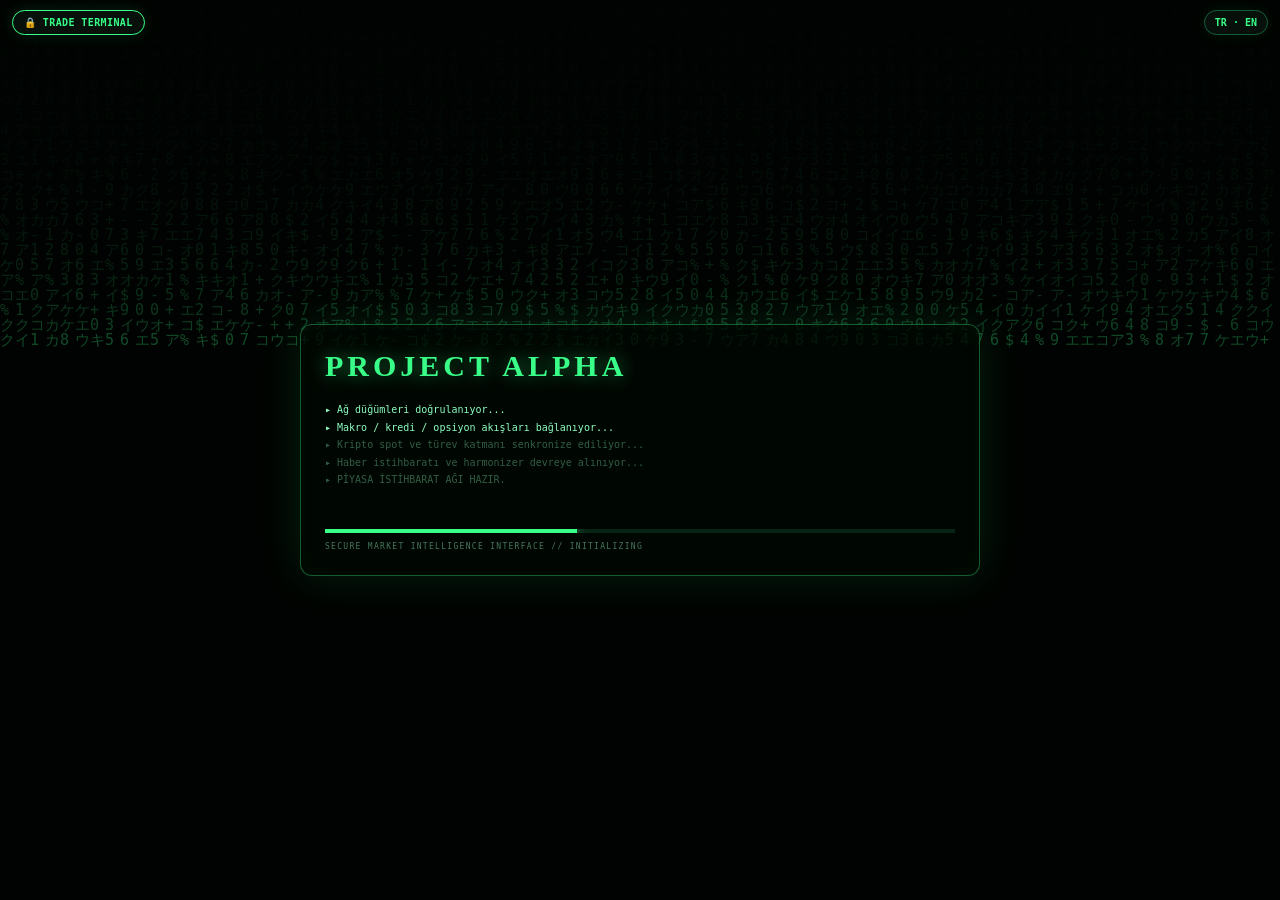
==== commit bd0f052d: "feat: color changed agent links red" ====
--- a/index.html
+++ b/index.html
@@ -23,7 +23,7 @@
 <main class="stage"><section class="board" id="board"><svg class="flow" id="flow"></svg>
 <a class="node news" href="./agents/news.html"><div class="row"><span class="ico">📰</span><h3>Haberler</h3></div><div class="sub">Fed · piyasa · kripto · son 72 saat</div></a><a class="node macro" href="./agents/macro.html"><div class="row"><span class="ico">🌡️</span><h3>Makro</h3></div><div class="sub">faiz · enflasyon · büyüme</div></a><a class="node credit" href="./agents/credit.html"><div class="row"><span class="ico">💳</span><h3>Kredi</h3></div><div class="sub">spread · SLOOS · temerrüt</div></a><a class="node scan" href="./agents/screener.html"><div class="row"><span class="ico">🔍</span><h3>Tarayıcı</h3></div><div class="sub">hacim · CVD · alıcı baskısı</div></a><a class="node hub" id="hub" href="./agents/harmonizer.html"><div class="row"><span class="ico">🧠</span><h3>Harmanlayıcı</h3></div><div class="sub">9 ajan → tek piyasa görüşü</div></a><a class="node crypto" href="./agents/crypto.html"><div class="row"><span class="ico">₿</span><h3>Kripto</h3></div><div class="sub">BTC · ETH · funding · OI</div></a><a class="node hidden" href="./agents/hidden_pressure.html"><div class="row"><span class="ico">🕵️</span><h3>Gizli Baskı</h3></div><div class="sub">özel izleme · baskı sinyalleri</div></a><a class="node equity" href="./agents/equities.html"><div class="row"><span class="ico">📈</span><h3>Hisse / Emtia</h3></div><div class="sub">SPY · QQQ · altın · petrol</div></a><a class="node option" href="./agents/options.html"><div class="row"><span class="ico">📊</span><h3>Opsiyon</h3></div><div class="sub">VIX · contango · term structure</div></a><a class="node deriv" href="./agents/crypto_derivatives.html"><div class="row"><span class="ico">📐</span><h3>Kripto Türev</h3></div><div class="sub">GEX · max pain · basis · funding</div></a>
 </section></main><div class="bottom">Harmanlayıcı merkezde · Ajanlar dış çeperlerde · <a href="./legal.html">Terms & Copyright</a></div></div>
-<script src="./global.js"></script><script>
+<script src="./global.js"></script><script src="./network_changes.js"></script><script>
 const board=document.getElementById('board'),flow=document.getElementById('flow'),hub=document.getElementById('hub'),nodes=[...document.querySelectorAll('.node:not(.hub)')];function drawConnections(){const b=board.getBoundingClientRect(),h=hub.getBoundingClientRect(),cx=h.left-b.left+h.width/2,cy=h.top-b.top+h.height/2;flow.innerHTML='';flow.setAttribute('viewBox',`0 0 ${b.width} ${b.height}`);nodes.forEach((node,i)=>{const r=node.getBoundingClientRect(),x=r.left-b.left+r.width/2,y=r.top-b.top+r.height/2;for(const cls of ['flow-halo','flow-line']){const line=document.createElementNS('http://www.w3.org/2000/svg','line');line.setAttribute('x1',cx);line.setAttribute('y1',cy);line.setAttribute('x2',x);line.setAttribute('y2',y);line.setAttribute('class',cls);if(cls==='flow-line')line.style.animationDuration=(8+(i%4)*1.1)+'s';flow.appendChild(line)}const dot=document.createElementNS('http://www.w3.org/2000/svg','circle');dot.setAttribute('r',innerWidth<=640?'2.5':'3.2');dot.setAttribute('class','pulse');const motion=document.createElementNS('http://www.w3.org/2000/svg','animateMotion');motion.setAttribute('dur',(3+(i%3)*.65)+'s');motion.setAttribute('repeatCount','indefinite');motion.setAttribute('path',`M${cx},${cy} L${x},${y} L${cx},${cy}`);dot.appendChild(motion);flow.appendChild(dot)})}addEventListener('resize',drawConnections);addEventListener('load',drawConnections);setTimeout(drawConnections,120);
 function matrix(cv,alpha=.08,interval=85){const c=cv.getContext('2d'),glyphs='アイウエオカキクケコ0123456789$%+-',fs=15;let drops=[];function rs(){cv.width=innerWidth;cv.height=innerHeight;drops=Array(Math.floor(cv.width/fs)).fill(1)}rs();addEventListener('resize',rs);return setInterval(()=>{c.fillStyle=`rgba(5,8,6,${alpha})`;c.fillRect(0,0,cv.width,cv.height);c.fillStyle='#39ff88';c.font=fs+'px monospace';drops.forEach((y,i)=>{c.fillText(glyphs[Math.floor(Math.random()*glyphs.length)],i*fs,y*fs);if(y*fs>cv.height&&Math.random()>.976)drops[i]=0;drops[i]++})},interval)}matrix(document.getElementById('rain'));
 (function bootSequence(){const boot=document.getElementById('boot');if(sessionStorage.getItem('pia_boot_seen'))return;sessionStorage.setItem('pia_boot_seen','1');boot.classList.add('show');const timer=matrix(document.getElementById('bootRain'),.16,55),rows=[...document.querySelectorAll('#bootLog div')],bar=document.getElementById('bootBar');rows.forEach((r,i)=>setTimeout(()=>{r.classList.add('on');bar.style.width=((i+1)/rows.length*100)+'%'},350+i*760));setTimeout(()=>{boot.classList.add('hide');setTimeout(()=>{clearInterval(timer);boot.remove()},520)},4550)})();
